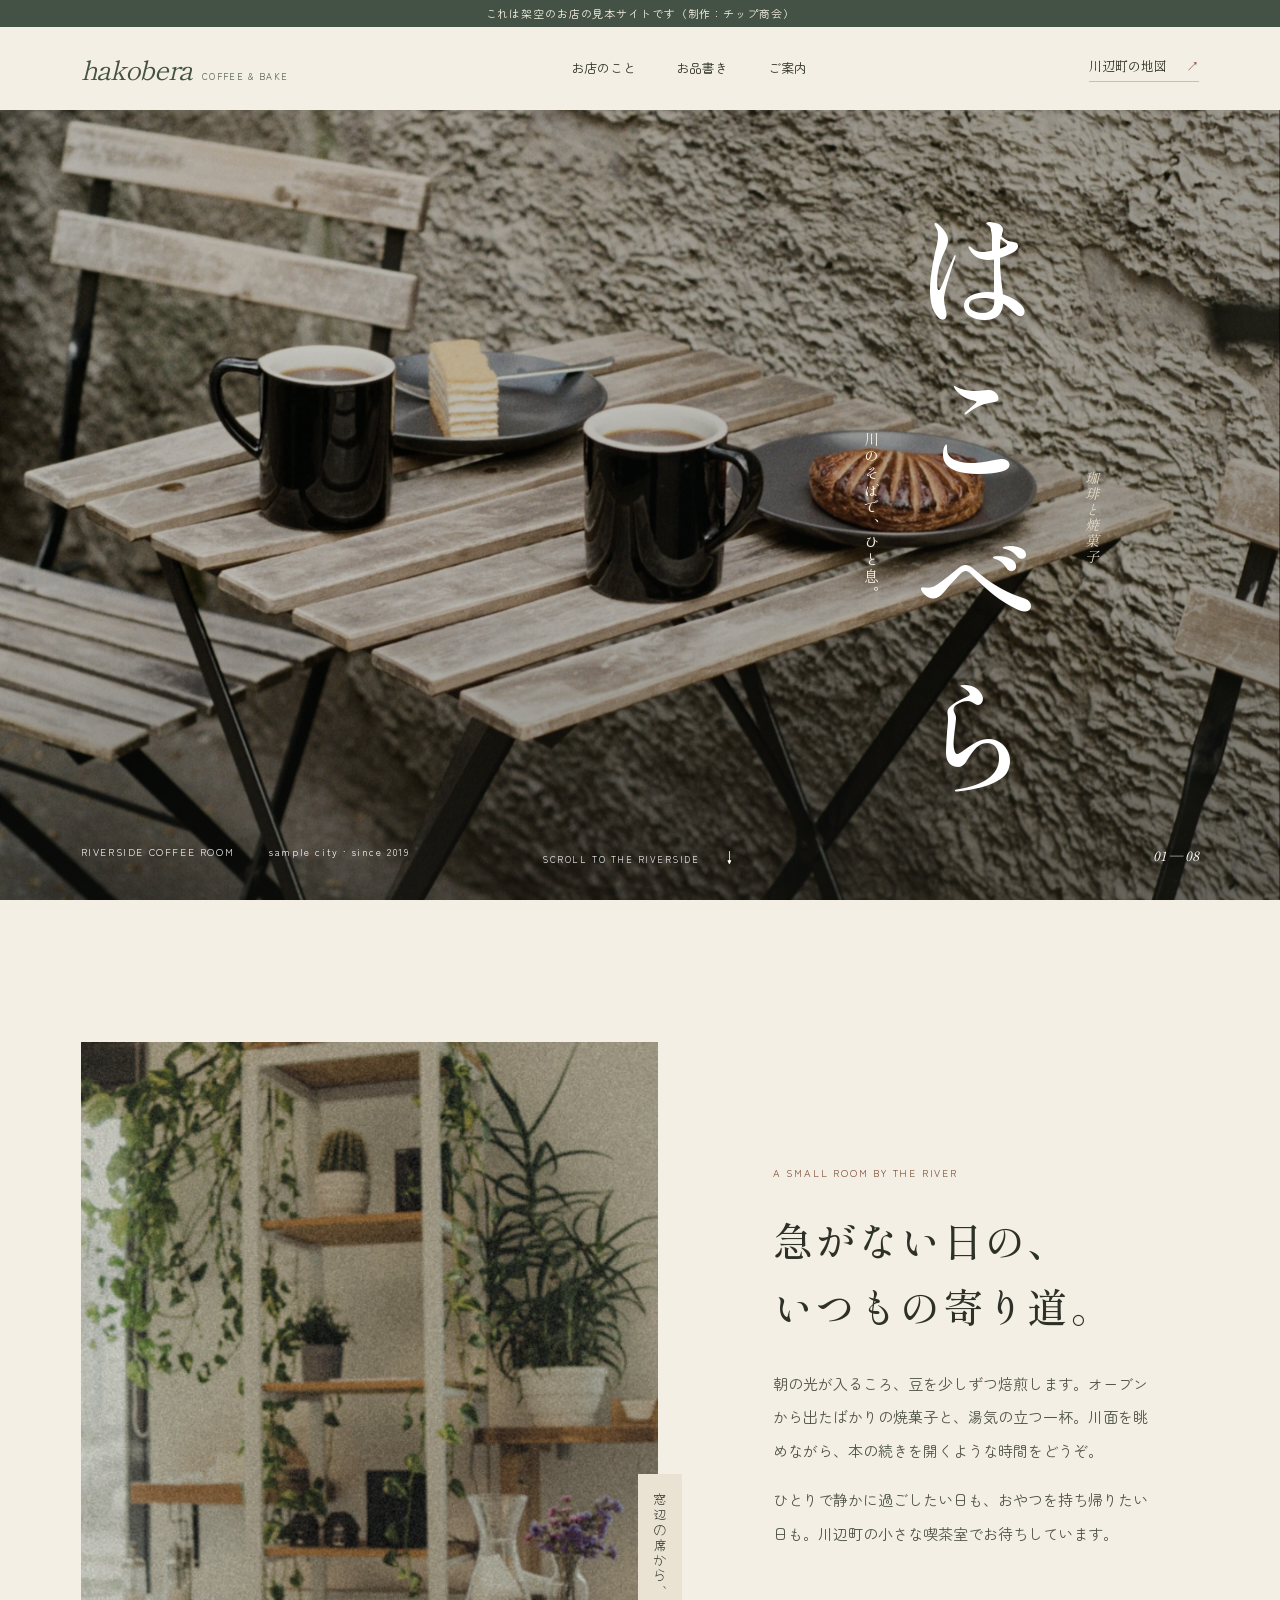
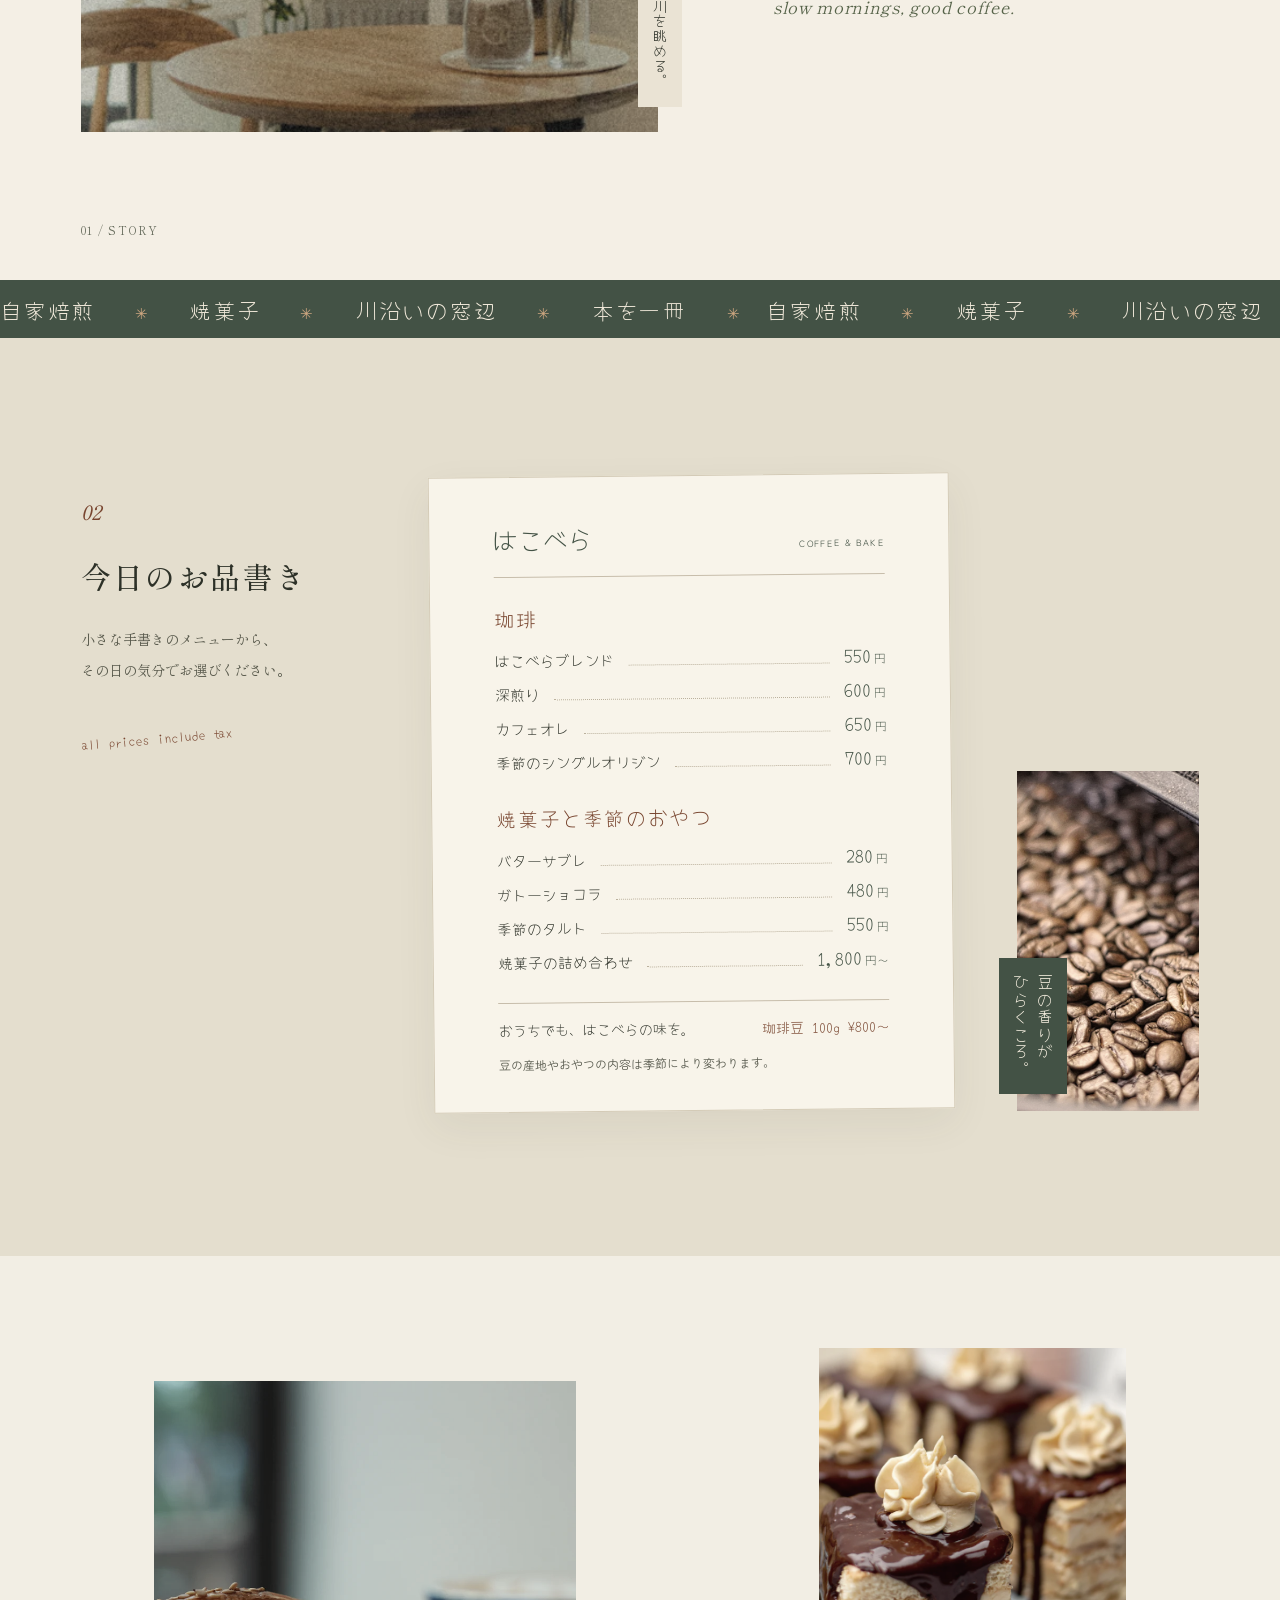
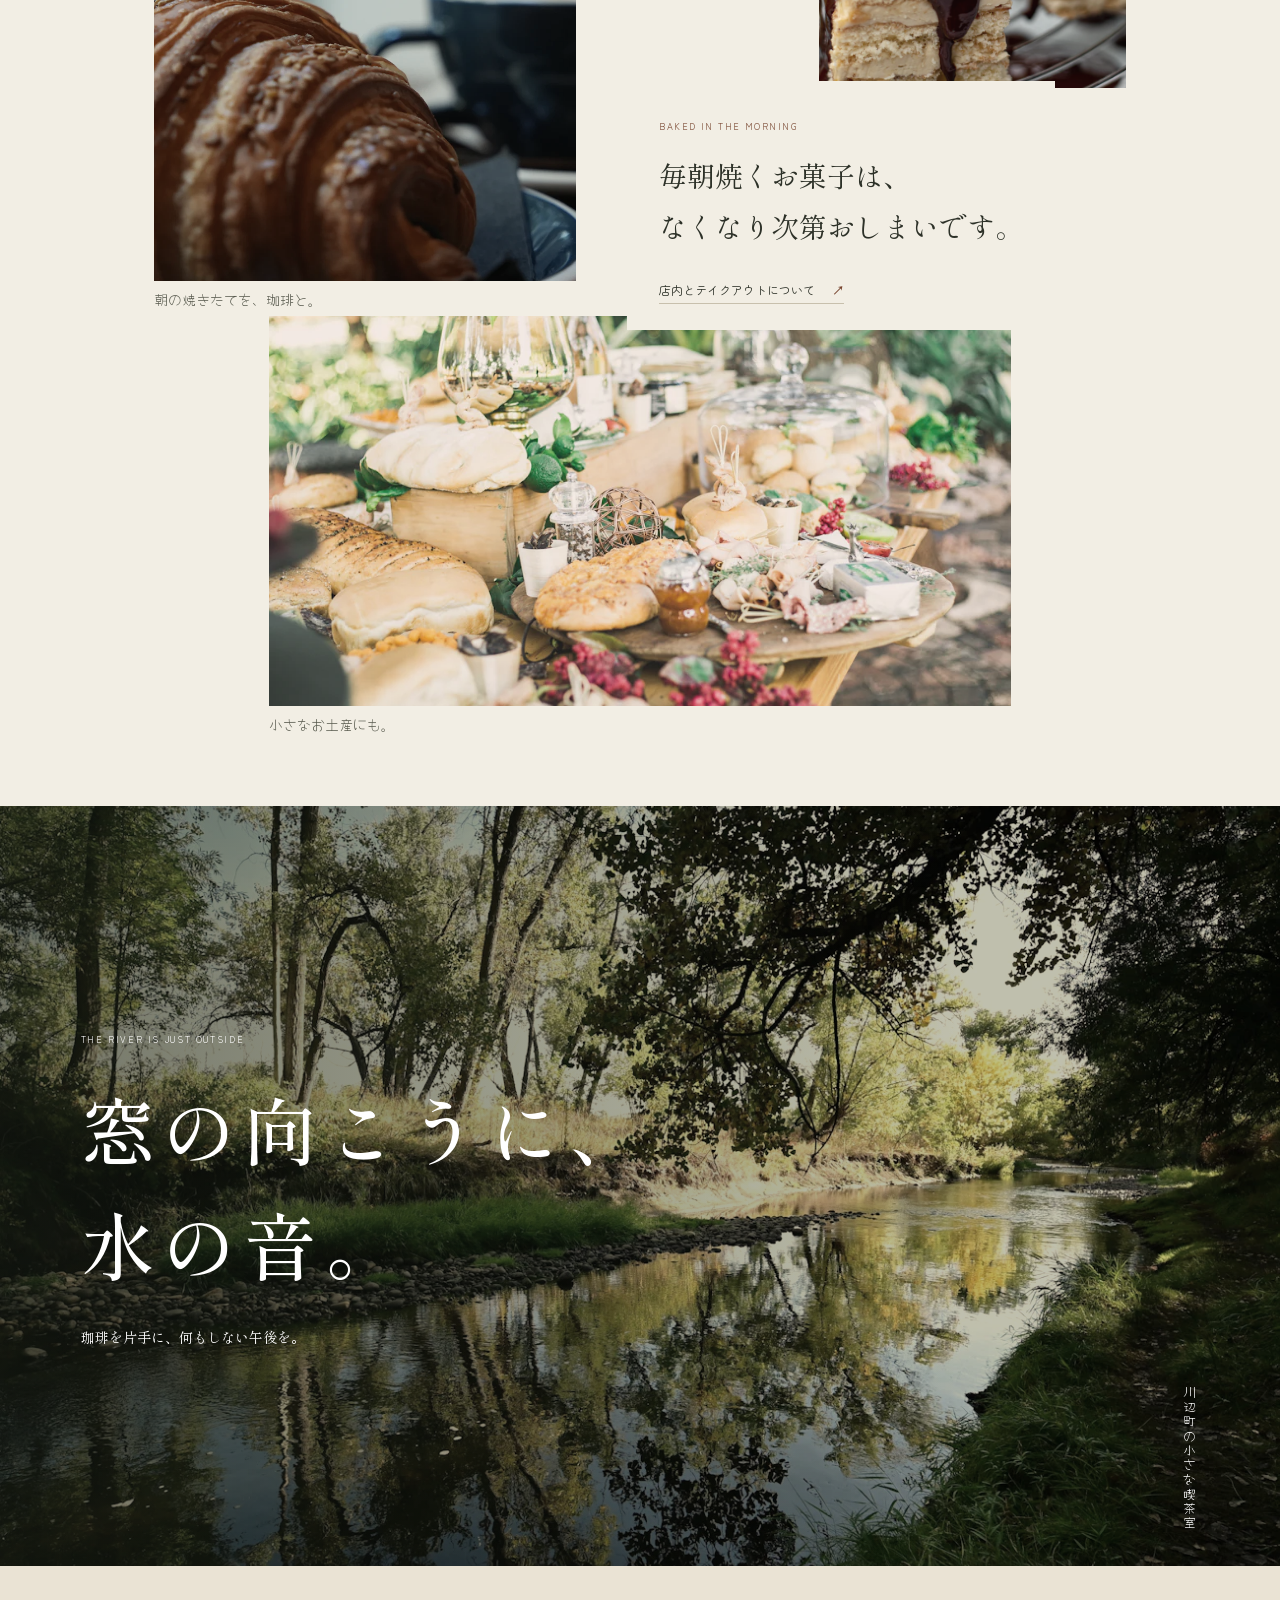
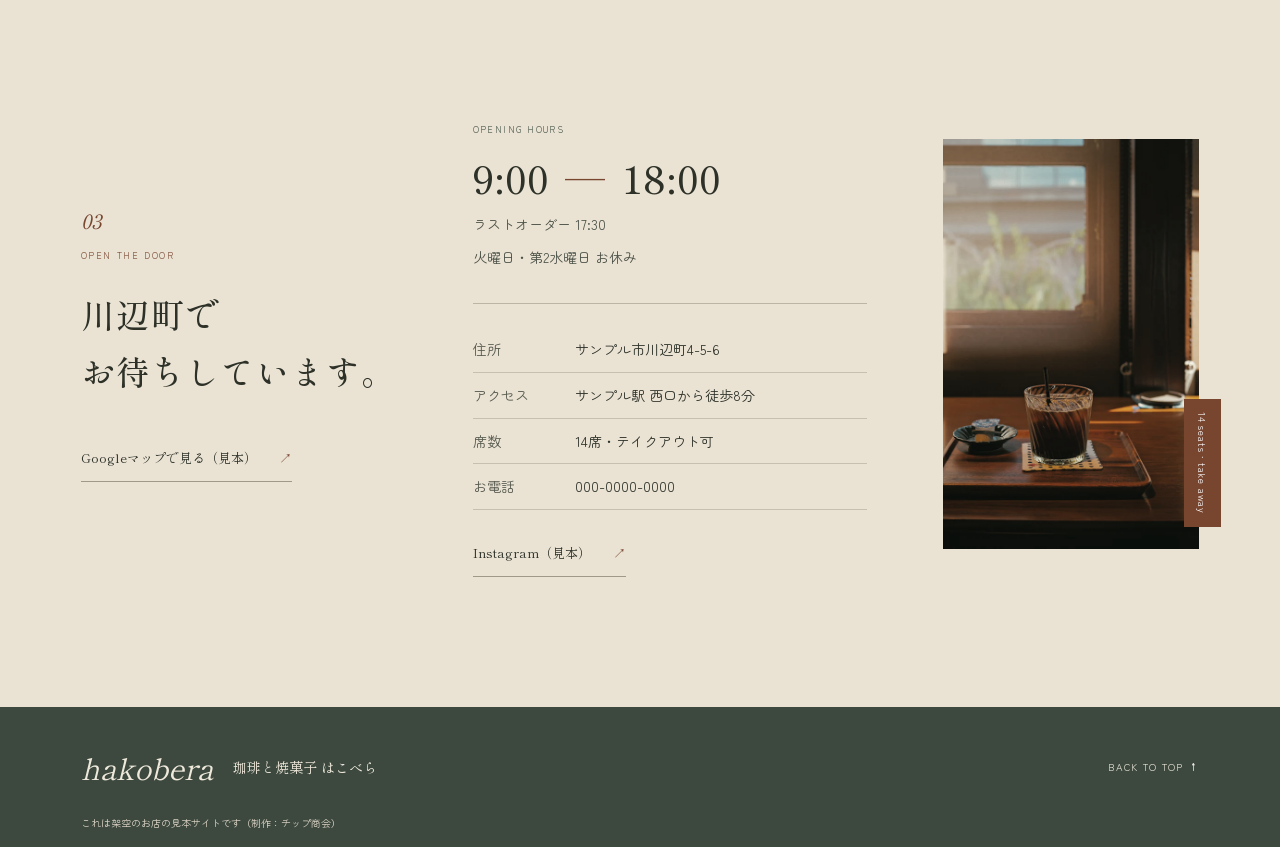
==== samples/cafe/index.html @ 3b5e2485 "Add cafe sample site and preview artifacts" ====
<!doctype html>
<html lang="ja"><head><meta charset="utf-8"><meta name="viewport" content="width=device-width, initial-scale=1"><meta name="theme-color" content="#eae3d4"><meta name="description" content="川辺町の小さな喫茶店、珈琲と焼菓子 はこべら。自家焙煎の珈琲と毎朝焼くおやつを、川の見える窓辺で。"><title>珈琲と焼菓子 はこべら — 川沿いの小さな喫茶室</title>
<link rel="preconnect" href="https://fonts.googleapis.com"><link rel="preconnect" href="https://fonts.gstatic.com" crossorigin><link href="https://fonts.googleapis.com/css2?family=Shippori+Mincho:wght@400;500;600&family=Yomogi&family=Zen+Maru+Gothic:wght@400;500;700&display=swap" rel="stylesheet" media="print" onload="this.media='all'"><noscript><link rel="stylesheet" href="https://fonts.googleapis.com/css2?family=Shippori+Mincho:wght@400;500;600&family=Yomogi&family=Zen+Maru+Gothic:wght@400;500;700&display=swap"></noscript><link rel="stylesheet" href="style.css"></head>
<body><a class="skip" href="#main">本文へ移動</a><div class="notice">これは架空のお店の見本サイトです（制作：チップ商会）</div>
<header class="topbar"><a class="brand" href="#top" aria-label="hakobera COFFEE & BAKE"><span>hakobera</span><small>COFFEE & BAKE</small></a><nav aria-label="メインナビゲーション"><a href="#story">お店のこと</a><a href="#menu">お品書き</a><a href="#visit">ご案内</a></nav><a class="top-link" href="#visit">川辺町の地図 <span>↗</span></a></header>
<main id="main">
<section class="hero" id="top" aria-labelledby="hero-title"><img src="img/hero.webp" srcset="img/hero-mobile.webp 820w, img/hero.webp 1600w" sizes="100vw" alt="木のテーブルに並ぶコーヒーと焼菓子" width="1600" height="1100" fetchpriority="high"><div class="hero-wash"></div><div class="hero-caption"><span>RIVERSIDE COFFEE ROOM</span><span>sample city · since 2019</span></div><div class="hero-name"><p>川のそばで、ひと息。</p><h1 id="hero-title">はこべら</h1><span class="hero-roman">珈琲と焼菓子</span></div><a class="hero-scroll" href="#story">SCROLL TO THE RIVERSIDE <b>↓</b></a><span class="hero-count">01 — 08</span></section>
<section class="story" id="story" aria-labelledby="story-title"><div class="story-image"><img src="img/interior.webp" alt="木の椅子と植物を置いた、自然光の入る喫茶室" width="1200" height="900" loading="lazy"><span class="photo-note">窓辺の席から、川を眺める。</span></div><div class="story-copy"><p class="overline">A SMALL ROOM BY THE RIVER</p><h2 id="story-title">急がない日の、<br>いつもの寄り道。</h2><p>朝の光が入るころ、豆を少しずつ焙煎します。オーブンから出たばかりの焼菓子と、湯気の立つ一杯。川面を眺めながら、本の続きを開くような時間をどうぞ。</p><p>ひとりで静かに過ごしたい日も、おやつを持ち帰りたい日も。川辺町の小さな喫茶室でお待ちしています。</p><span class="story-mark">slow mornings, good coffee.</span></div><span class="story-index">01 / STORY</span></section>
<div class="ticker" aria-label="自家焙煎、焼菓子、川沿いの窓辺"><div class="ticker-track"><span>自家焙煎 <i>✳</i> 焼菓子 <i>✳</i> 川沿いの窓辺 <i>✳</i> 本を一冊 <i>✳</i> </span><span aria-hidden="true">自家焙煎 <i>✳</i> 焼菓子 <i>✳</i> 川沿いの窓辺 <i>✳</i> 本を一冊 <i>✳</i> </span></div></div>
<section class="menu" id="menu" aria-labelledby="menu-title"><div class="menu-lead"><span class="menu-no">02</span><h2 id="menu-title">今日のお品書き</h2><p>小さな手書きのメニューから、<br>その日の気分でお選びください。</p><span class="hand-note">all prices include tax</span></div>
<div class="menu-paper"><div class="menu-date"><span>はこべら</span><span>COFFEE & BAKE</span></div><div class="menu-group"><h3>珈琲</h3><div class="price-row"><span>はこべらブレンド</span><b>550<small>円</small></b></div><div class="price-row"><span>深煎り</span><b>600<small>円</small></b></div><div class="price-row"><span>カフェオレ</span><b>650<small>円</small></b></div><div class="price-row"><span>季節のシングルオリジン</span><b>700<small>円</small></b></div></div><div class="menu-group"><h3>焼菓子と季節のおやつ</h3><div class="price-row"><span>バターサブレ</span><b>280<small>円</small></b></div><div class="price-row"><span>ガトーショコラ</span><b>480<small>円</small></b></div><div class="price-row"><span>季節のタルト</span><b>550<small>円</small></b></div><div class="price-row"><span>焼菓子の詰め合わせ</span><b>1,800<small>円〜</small></b></div></div><div class="beans-note"><span>おうちでも、はこべらの味を。</span><b>珈琲豆 100g ¥800〜</b></div><small class="menu-foot">豆の産地やおやつの内容は季節により変わります。</small></div>
<div class="menu-aside"><img src="img/roast.webp" alt="焙煎したての珈琲豆" width="1000" height="1200" loading="lazy"><p>豆の香りが<br>ひらくころ。</p></div></section>
<section class="table-still" aria-label="珈琲とおやつの写真"><figure class="still-main"><img src="img/window.webp" alt="窓辺のテーブルに置かれたクロワッサンと珈琲" width="1000" height="1250" loading="lazy"><figcaption>朝の焼きたてを、珈琲と。</figcaption></figure><figure class="still-small"><img src="img/cake.webp" alt="チョコレートを重ねた焼菓子" width="1000" height="1200" loading="lazy"><figcaption>今日のおやつ</figcaption></figure><div class="table-note"><span>BAKED IN THE MORNING</span><p>毎朝焼くお菓子は、<br>なくなり次第おしまいです。</p><a href="#visit">店内とテイクアウトについて <b>↗</b></a></div><figure class="still-wide"><img src="img/bake.webp" alt="店頭に並ぶ焼きたてのパンと焼菓子" width="1200" height="900" loading="lazy"><figcaption>小さなお土産にも。</figcaption></figure></section>
<section class="river" aria-label="川沿いの風景"><img src="img/river.webp" alt="木々の向こうに流れる静かな川" width="1400" height="900" loading="lazy"><div class="river-copy"><span>THE RIVER IS JUST OUTSIDE</span><p>窓の向こうに、<br>水の音。</p><small>珈琲を片手に、何もしない午後を。</small></div><span class="river-side">川辺町の小さな喫茶室</span></section>
<section class="visit" id="visit" aria-labelledby="visit-title"><div class="visit-head"><span class="menu-no">03</span><p>OPEN THE DOOR</p><h2 id="visit-title">川辺町で<br>お待ちしています。</h2><a class="map-button" href="#visit">Googleマップで見る（見本） <b>↗</b></a></div><div class="visit-detail"><div class="hours"><span>OPENING HOURS</span><strong>9:00 <i>—</i> 18:00</strong><p>ラストオーダー 17:30</p><p>火曜日・第2水曜日 お休み</p></div><dl><div><dt>住所</dt><dd>サンプル市川辺町4-5-6</dd></div><div><dt>アクセス</dt><dd>サンプル駅 西口から徒歩8分</dd></div><div><dt>席数</dt><dd>14席・テイクアウト可</dd></div><div><dt>お電話</dt><dd>000-0000-0000</dd></div></dl><a class="instagram" href="#visit">Instagram（見本） <b>↗</b></a></div><div class="visit-photo"><img src="img/coffee.webp" alt="午後の光に包まれたアイスコーヒー" width="1100" height="1300" loading="lazy"><span>14 seats · take away</span></div></section>
</main><footer><a href="#top">hakobera</a><span>珈琲と焼菓子 はこべら</span><small>これは架空のお店の見本サイトです（制作：チップ商会）</small><a class="to-top" href="#top">BACK TO TOP ↑</a></footer></body></html>
---- samples/cafe/style.css ----
:root{--cream:#eae3d4;--paper:#f4efe5;--ink:#2d3128;--green:#435245;--moss:#78816b;--rust:#78452f;--line:#c8c0ad;--serif:"Shippori Mincho",serif;--body:"Zen Maru Gothic",sans-serif;--hand:"Yomogi",cursive;--edge:clamp(22px,6.3vw,94px)}
*{box-sizing:border-box}html{scroll-behavior:smooth;scroll-padding-top:80px}body{margin:0;background:var(--paper);color:var(--ink);font-family:var(--body);font-size:16px;line-height:1.9;-webkit-font-smoothing:antialiased;overflow-x:hidden}img{display:block;width:100%;height:100%;object-fit:cover}a{color:inherit;text-decoration:none}.skip{position:absolute;left:12px;top:-80px;padding:10px;background:white;z-index:20}.skip:focus{top:10px}
.notice{height:27px;display:flex;justify-content:center;align-items:center;background:var(--green);color:#f6f0e3;font-size:11px;letter-spacing:.08em}.topbar{height:83px;padding:0 var(--edge);display:flex;align-items:center;justify-content:space-between;background:var(--paper)}.brand{display:flex;align-items:baseline;gap:10px;color:var(--green)}.brand>span{font:italic 27px var(--serif);letter-spacing:-.05em}.brand small{font-size:9px;letter-spacing:.15em}.topbar nav{display:flex;gap:40px;font-size:13px}.topbar nav a{padding:8px 0;border-bottom:1px solid transparent}.topbar nav a:hover{border-color:var(--rust)}.top-link{font:13px var(--serif);border-bottom:1px solid var(--line);padding-bottom:5px}.top-link span{margin-left:16px;color:var(--rust)}
.hero{height:min(790px,calc(100svh - 110px));min-height:590px;position:relative;overflow:hidden;background:#4e5042;color:#fff}.hero>img{position:absolute;inset:0;object-position:center 54%;filter:sepia(.13) saturate(.78) brightness(.78)}.hero-wash{position:absolute;inset:0;background:linear-gradient(90deg,rgba(34,36,29,.03) 30%,rgba(33,35,28,.18)),linear-gradient(0deg,rgba(26,27,23,.34),transparent 40%)}
.hero-name{position:absolute;right:clamp(55px,13vw,190px);top:50%;transform:translateY(-48%);display:flex;align-items:center;gap:20px}.hero-name h1{margin:0;writing-mode:vertical-rl;font:500 clamp(74px,10vw,134px)/1.15 var(--serif);letter-spacing:.22em;text-shadow:0 2px 20px #413a2a55}.hero-name>p{writing-mode:vertical-rl;font:15px var(--serif);letter-spacing:.15em;margin:0;color:#f5edde}.hero-roman{writing-mode:vertical-rl;font:italic 14px var(--serif);letter-spacing:.12em;margin:0 12px;color:#e9deca}.hero-caption{position:absolute;left:var(--edge);bottom:39px;display:flex;gap:35px;font-size:10px;letter-spacing:.16em;color:#fff}.hero-scroll{position:absolute;left:50%;bottom:29px;transform:translateX(-50%);font-size:9px;letter-spacing:.17em;white-space:nowrap}.hero-scroll b{margin-left:18px;font-size:14px;font-weight:400}.hero-count{position:absolute;right:var(--edge);bottom:35px;font:italic 13px var(--serif);text-shadow:0 1px 8px #000}
.story{position:relative;padding:142px var(--edge) 148px;display:grid;grid-template-columns:minmax(0,1.15fr) minmax(360px,.85fr);align-items:center;gap:clamp(55px,9vw,135px);background:var(--paper)}.story-image{height:min(63vw,690px);max-height:690px;position:relative}.story-image img{filter:sepia(.18) saturate(.66) contrast(.96)}.photo-note{position:absolute;right:-24px;bottom:25px;writing-mode:vertical-rl;background:var(--cream);padding:18px 12px;font:14px var(--hand);letter-spacing:.08em}.story-copy{padding-right:4vw;position:relative}.overline{font:10px var(--body);letter-spacing:.18em;color:var(--rust)}.story-copy h2{font:500 clamp(36px,4vw,58px)/1.65 var(--serif);letter-spacing:.06em;margin:27px 0}.story-copy>p:not(.overline){font-size:15px;line-height:2.25;max-width:440px;color:#505449}.story-mark{display:block;margin-top:44px;color:#566349;font:italic 17px var(--serif);letter-spacing:.04em}.story-index{position:absolute;left:var(--edge);bottom:42px;color:#686d5e;font:11px var(--serif);letter-spacing:.12em}
.ticker{overflow:hidden;background:var(--green);color:#f2eadb;padding:13px 0;font:22px var(--hand);letter-spacing:.08em}.ticker-track{width:max-content;display:flex;animation:drift 46s linear infinite}.ticker-track span{white-space:nowrap}.ticker i{font-style:normal;color:#d0a881;font-size:15px;margin:0 25px}@keyframes drift{to{transform:translateX(-50%)}}
.menu{padding:137px var(--edge) 145px;position:relative;display:grid;grid-template-columns:minmax(240px,.55fr) minmax(450px,1fr) minmax(130px,.35fr);gap:clamp(30px,5vw,74px);align-items:center;background:#e4dece}.menu-lead{align-self:start;padding-top:22px}.menu-no{font:italic 20px var(--serif);color:var(--rust)}.menu-lead h2{font:500 clamp(30px,3.2vw,45px)/1.6 var(--serif);letter-spacing:.08em;margin:24px 0}.menu-lead p{font:14px/2.2 var(--serif);color:#57584b}.hand-note{display:block;margin-top:37px;color:var(--rust);font:13px var(--hand);transform:rotate(-5deg)}
.menu-paper{background:#f8f4ea;padding:43px clamp(25px,5vw,70px) 35px;box-shadow:0 14px 40px #49433312;transform:rotate(-.6deg);border:1px solid #d4cbb7}.menu-date{display:flex;justify-content:space-between;align-items:baseline;border-bottom:1px solid #c7bdab;padding:0 0 20px;color:var(--green)}.menu-date span:first-child{font:25px var(--hand)}.menu-date span:last-child{font-size:9px;letter-spacing:.14em}.menu-group{margin-top:26px}.menu-group h3{font:20px var(--hand);color:var(--rust);margin:0 0 9px;letter-spacing:.08em}.price-row{display:flex;align-items:baseline;gap:14px;padding:4px 0;font:15px var(--hand)}.price-row>span{white-space:nowrap}.price-row::after{content:"";height:1px;border-bottom:1px dotted #bbb19d;flex:1;order:1}.price-row b{font:18px var(--hand);white-space:nowrap;order:2;color:var(--green)}.price-row small{font-size:12px;margin-left:3px;font-weight:400}.beans-note{margin-top:25px;padding-top:16px;border-top:1px solid #c7bdab;display:flex;justify-content:space-between;gap:12px;font:14px var(--hand)}.beans-note b{font-weight:400;color:var(--rust);white-space:nowrap}.menu-foot{display:block;margin-top:14px;color:#55574b;font-size:12px}.menu-aside{align-self:end;position:relative;height:340px}.menu-aside img{filter:sepia(.17) saturate(.72)}.menu-aside p{position:absolute;left:-18px;bottom:17px;writing-mode:vertical-rl;background:var(--green);color:#f6efe0;padding:15px 10px;margin:0;font:16px var(--hand);letter-spacing:.1em}
.table-still{position:relative;min-height:1150px;padding:130px var(--edge) 150px;background:#f2eee4}.table-still figure{margin:0;position:absolute}.table-still figure img{filter:sepia(.12) saturate(.78) contrast(.97)}.table-still figcaption{font:14px var(--hand);color:#55574b;margin-top:8px}.still-main{left:12%;top:125px;width:33%;height:500px}.still-small{right:12%;top:92px;width:24%;height:340px}.table-note{position:absolute;left:49%;top:425px;z-index:1;background:#f2eee4;padding:27px 32px}.table-note>span{font-size:9px;letter-spacing:.16em;color:var(--rust)}.table-note p{font:28px/1.8 var(--serif);margin:12px 0 22px}.table-note a{font-size:12px;border-bottom:1px solid var(--line);padding-bottom:5px}.table-note b{margin-left:14px;color:var(--rust)}.still-wide{left:21%;bottom:100px;width:58%;height:390px}
.river{height:min(760px,70vw);min-height:520px;position:relative;color:#fff;overflow:hidden}.river>img{filter:sepia(.17) saturate(.7) brightness(.75);object-position:center 57%}.river::after{content:"";position:absolute;inset:0;background:linear-gradient(90deg,rgba(28,35,25,.48),transparent 75%)}.river-copy{position:absolute;z-index:1;left:var(--edge);top:50%;transform:translateY(-50%)}.river-copy span{font-size:9px;letter-spacing:.18em}.river-copy p{font:500 clamp(40px,6vw,74px)/1.55 var(--serif);letter-spacing:.1em;margin:20px 0}.river-copy small{font:14px var(--serif)}.river-side{position:absolute;z-index:1;right:var(--edge);bottom:35px;writing-mode:vertical-rl;font:13px var(--hand);letter-spacing:.12em}
.visit{padding:145px var(--edge) 130px;display:grid;grid-template-columns:.8fr 1fr .65fr;gap:6vw;align-items:center;background:var(--cream)}.visit-head>p{font-size:9px;letter-spacing:.18em;color:var(--rust);margin:10px 0}.visit-head h2{font:500 clamp(32px,3.7vw,52px)/1.7 var(--serif);letter-spacing:.06em;margin:22px 0 35px}.map-button,.instagram{display:inline-flex;justify-content:space-between;gap:22px;padding:13px 0;border-bottom:1px solid #9f9a87;font:13px var(--serif)}.map-button b,.instagram b{font-weight:400;color:var(--rust)}.hours{padding-bottom:27px;border-bottom:1px solid #bcb5a4;margin-bottom:23px}.hours>span{font-size:9px;letter-spacing:.16em;color:var(--green)}.hours strong{display:block;margin-top:8px;font:500 clamp(27px,3vw,40px) var(--serif);letter-spacing:.02em;white-space:nowrap}.hours i{font-style:normal;color:var(--rust);font-weight:400;margin:0 7px}.hours p{font-size:14px;margin:6px 0;color:#4c5147}.visit-detail dl{margin:0}.visit-detail dl>div{display:grid;grid-template-columns:90px 1fr;gap:12px;padding:9px 0;border-bottom:1px solid #c7c0b0;font-size:14px}.visit-detail dt{color:#56594e}.visit-detail dd{margin:0}.instagram{margin-top:20px}.visit-photo{height:410px;position:relative}.visit-photo img{filter:sepia(.14) saturate(.74)}.visit-photo span{position:absolute;right:-22px;bottom:22px;writing-mode:vertical-rl;background:var(--rust);color:#fff;padding:13px 9px;font-size:10px;letter-spacing:.08em}
footer{min-height:140px;padding:30px var(--edge) 50px;display:grid;grid-template-columns:auto 1fr auto;align-items:center;gap:20px;background:#3d493f;color:#efe9dc;position:relative}footer>a:first-child{font:italic 30px var(--serif)}footer>span{font:14px var(--serif)}footer small{position:absolute;bottom:15px;left:var(--edge);font-size:10px;color:#d7d0c2}.to-top{font-size:10px;letter-spacing:.13em}.mobile-map{display:none}
@media(max-width:800px){
 body{font-size:15px}.notice{height:28px;font-size:10px}.topbar{height:68px;padding:0 22px}.brand{display:block}.brand>span{font-size:24px}.brand small{display:block;font-size:8px;margin-top:-5px}.topbar nav{display:none}.top-link{font-size:12px}
 .hero{height:calc(81svh - 96px);min-height:535px;max-height:700px}.hero>img{object-position:50% center}.hero-name{right:9%;gap:14px}.hero-name h1{font-size:clamp(74px,18vw,104px);letter-spacing:.17em}.hero-name>p{font-size:13px}.hero-roman{font-size:12px;margin:0}.hero-caption{left:22px;bottom:32px;display:block;font-size:9px;line-height:1.8}.hero-caption span{display:block}.hero-scroll{left:auto;right:22px;bottom:34px;transform:none;font-size:8px}.hero-count{display:none}
 .story{padding:80px 23px 97px;grid-template-columns:1fr;gap:40px}.story-image{height:75vw;max-height:440px;margin-right:22px}.photo-note{right:-22px;bottom:18px;padding:13px 9px;font-size:13px}.story-copy{padding:0 4px 0 12px}.story-copy h2{font-size:35px;margin:20px 0}.story-copy>p:not(.overline){font-size:14px}.story-mark{margin-top:25px}.story-index{left:23px;bottom:34px}
 .ticker{padding:10px 0;font-size:18px}.ticker-track{animation-duration:58s}.ticker i{margin:0 13px}
 .menu{padding:86px 22px 94px;grid-template-columns:1fr;gap:29px}.menu-lead{padding:0;text-align:center}.menu-lead h2{font-size:36px;margin:13px 0}.menu-lead p{font-size:13px;margin:0}.hand-note{margin-top:12px}.menu-paper{padding:29px 21px 25px;transform:rotate(-.4deg)}.menu-group{margin-top:20px}.menu-group h3{font-size:19px}.price-row{font-size:14px;gap:7px}.price-row b{font-size:16px}.price-row>span{white-space:normal}.beans-note{font-size:12px;flex-direction:column;gap:2px}.menu-foot{font-size:11px}.menu-aside{height:220px;width:58%;margin:3px 0 0 auto}.menu-aside p{left:-13px;bottom:12px}
 .table-still{min-height:1040px;padding:78px 22px 100px}.still-main{left:7%;top:76px;width:60%;height:420px}.still-small{right:6%;top:290px;width:41%;height:280px}.table-note{left:7%;top:526px;padding:20px 18px}.table-note p{font-size:23px;margin:8px 0 14px}.table-note a{font-size:11px}.still-wide{left:12%;bottom:58px;width:78%;height:280px}
 .river{height:105vw;min-height:480px;max-height:620px}.river>img{object-position:56% center}.river-copy{left:24px}.river-copy span{font-size:8px}.river-copy p{font-size:42px}.river-copy small{font-size:13px}.river-side{right:20px;bottom:25px}
 .visit{padding:87px 23px 98px;grid-template-columns:1fr;gap:40px}.visit-head h2{font-size:36px;margin:15px 0 23px}.visit-head>p{margin:6px 0}.hours strong{font-size:34px}.visit-detail dl>div{grid-template-columns:80px 1fr;font-size:13px}.visit-photo{width:67%;height:330px;margin-left:auto;margin-right:20px}.visit-photo span{right:-19px}
 footer{padding:25px 23px 53px;grid-template-columns:auto 1fr;gap:7px 17px}footer>a:first-child{font-size:27px}footer>span{font-size:12px}.to-top{grid-column:1/-1;justify-self:end;margin-top:8px}footer small{left:23px;font-size:9px}

}
@media(max-width:390px){.hero{height:calc(76svh - 85px);min-height:500px}.hero-name{right:7%;gap:11px}.hero-name h1{font-size:74px}.hero-name>p{font-size:12px}.hero-roman{font-size:11px}.hero-scroll{font-size:7px}.menu-paper{padding-left:17px;padding-right:17px}.visit-head h2{font-size:33px}.table-still{min-height:980px}.still-main{height:370px}.still-small{top:270px;height:245px}.table-note{top:485px}.still-wide{height:240px}}
@media(prefers-reduced-motion:reduce){html{scroll-behavior:auto}*,*::before,*::after{animation-duration:.01ms!important;animation-iteration-count:1!important;transition-duration:.01ms!important;scroll-behavior:auto!important}.ticker-track{animation:none;transform:none}}

@media(min-width:801px){
 .menu-lead h2{font-size:clamp(30px,2.3vw,34px);white-space:nowrap}
 .story-copy h2{font-size:clamp(34px,3.15vw,45px)}
 .visit-head h2{font-size:clamp(32px,2.6vw,38px)}
}
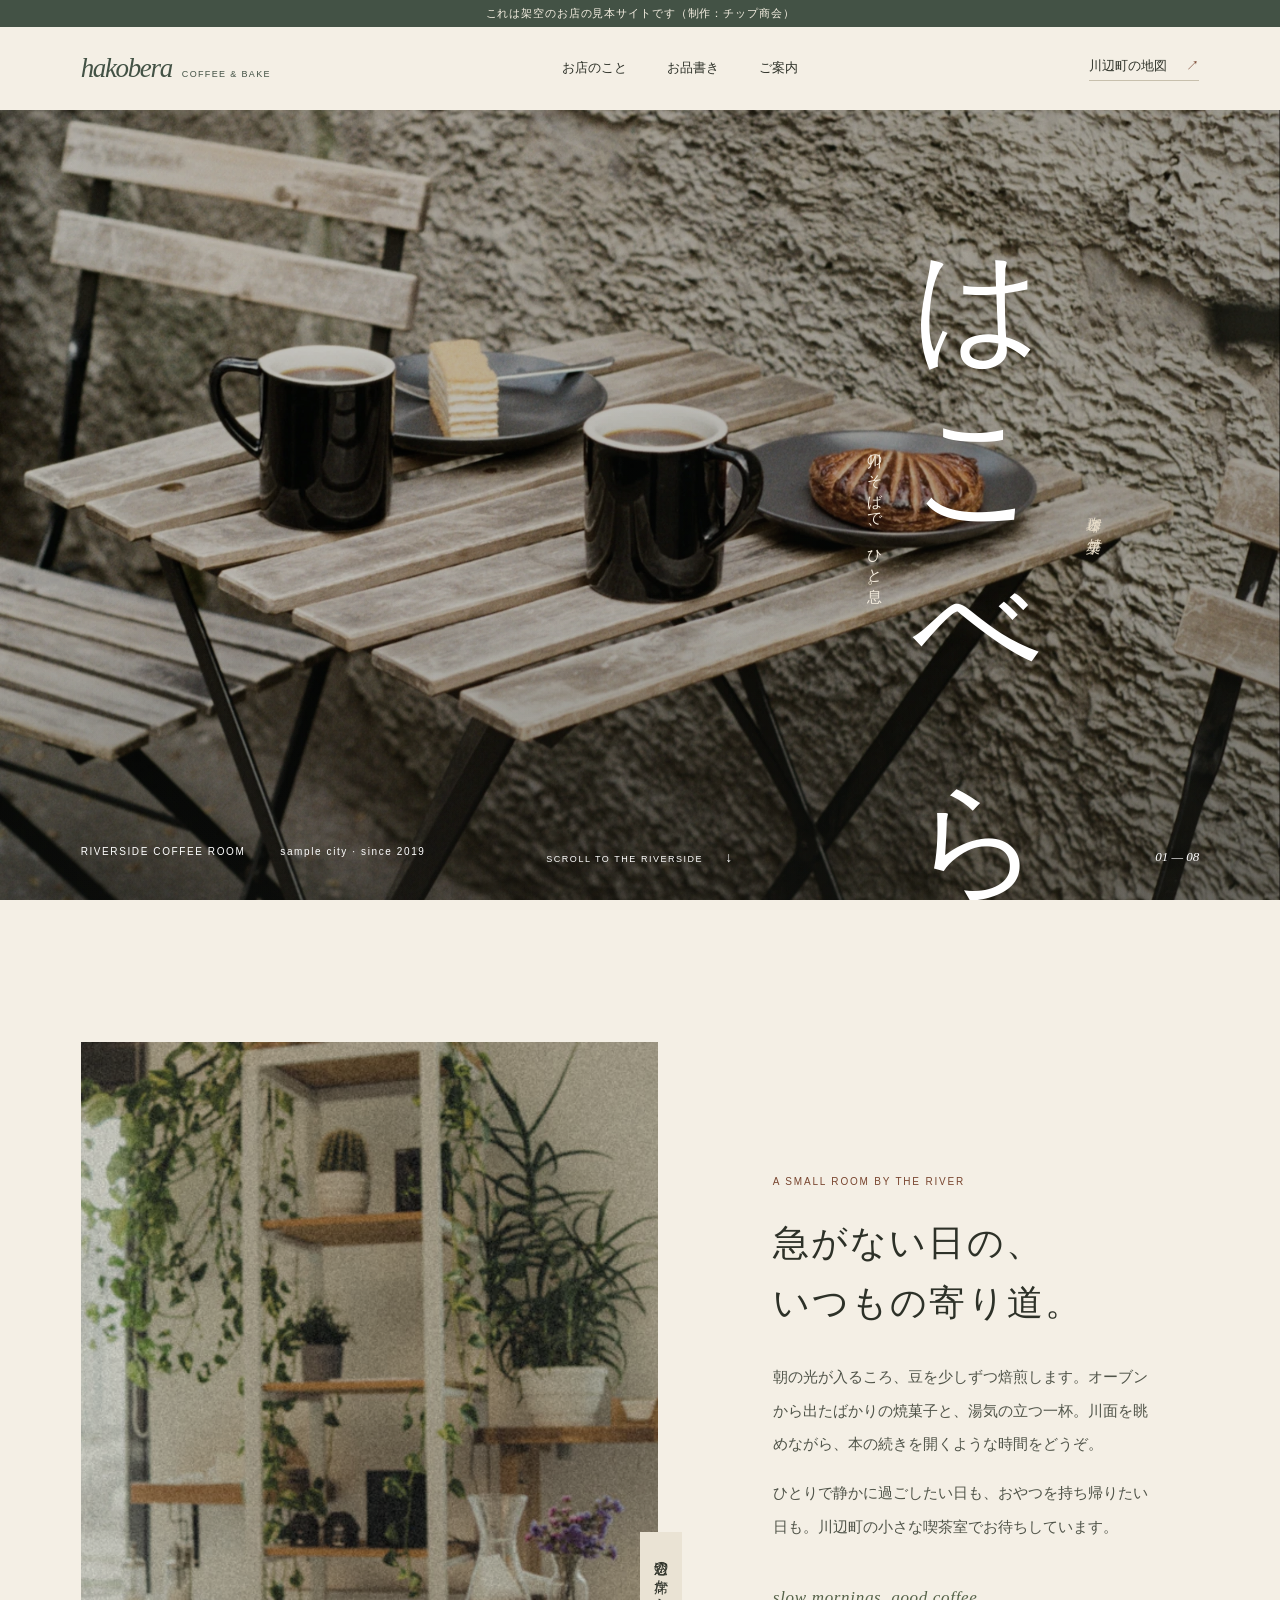
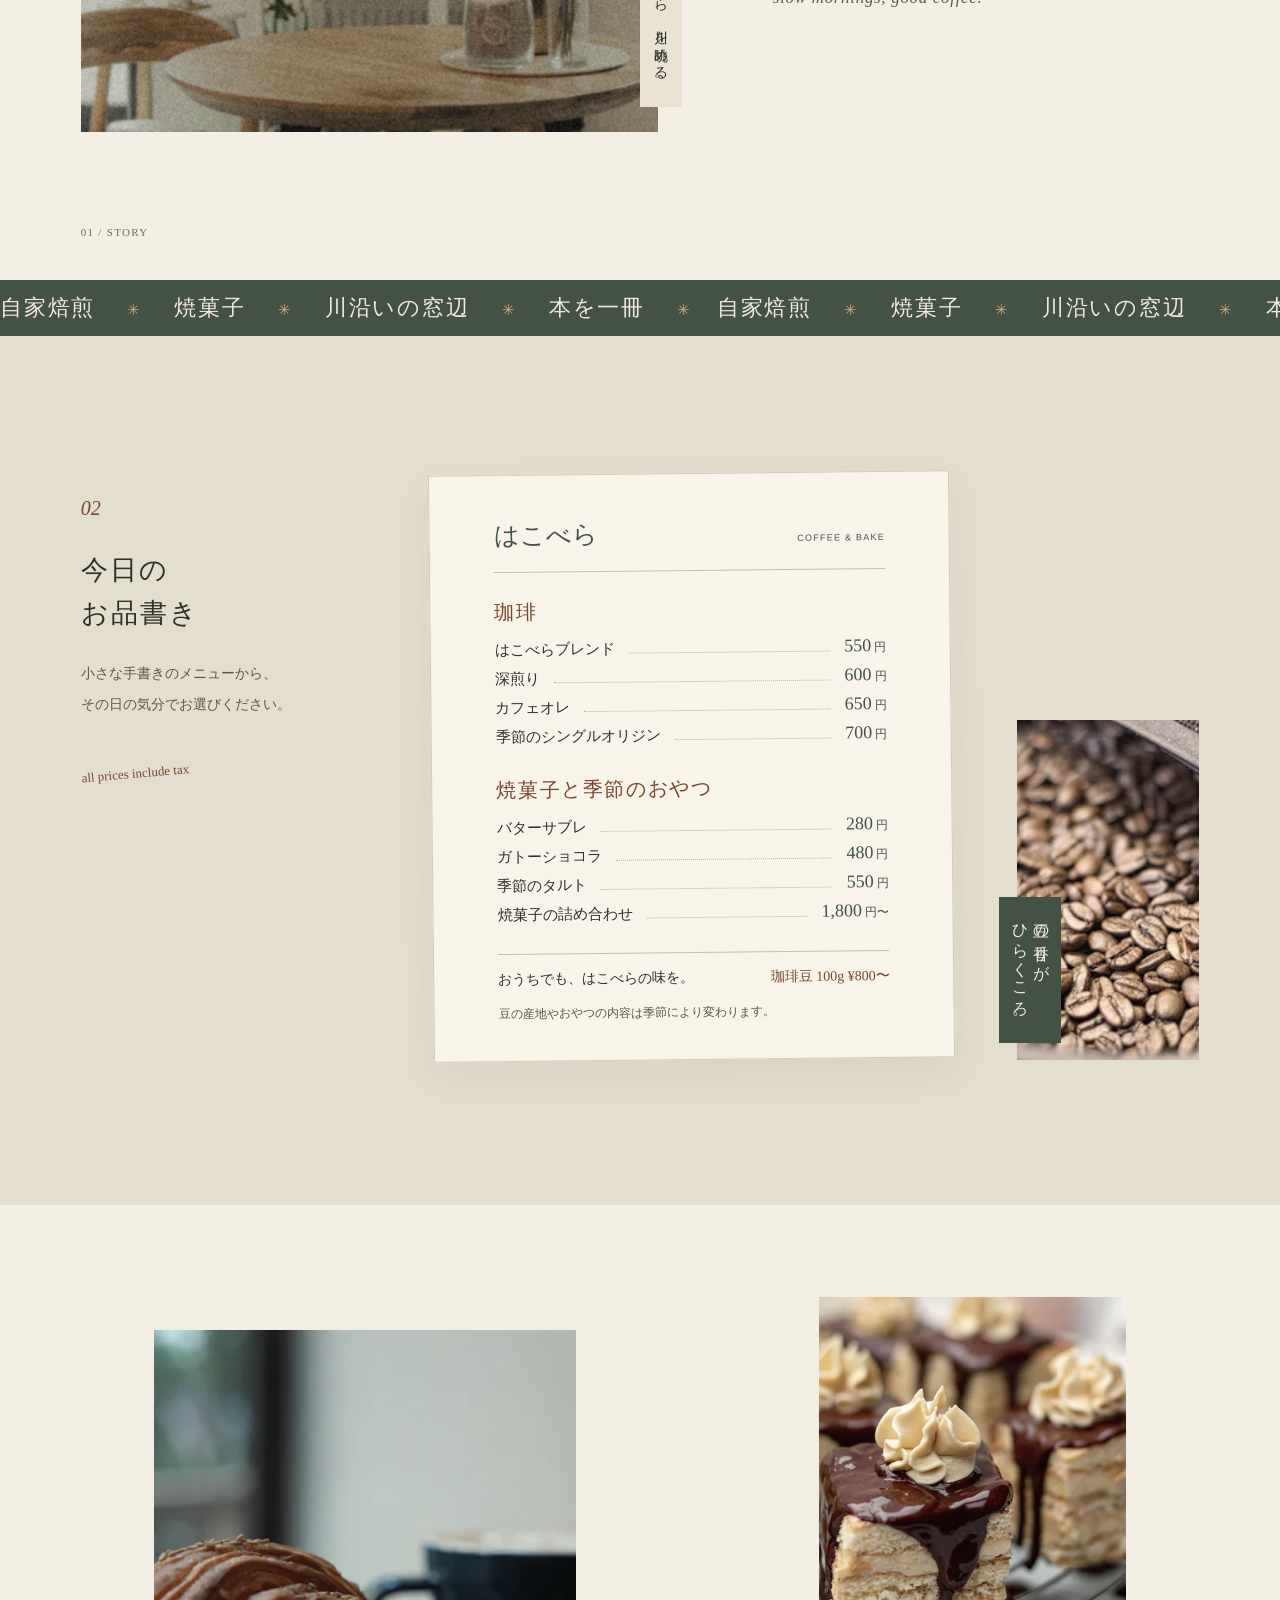
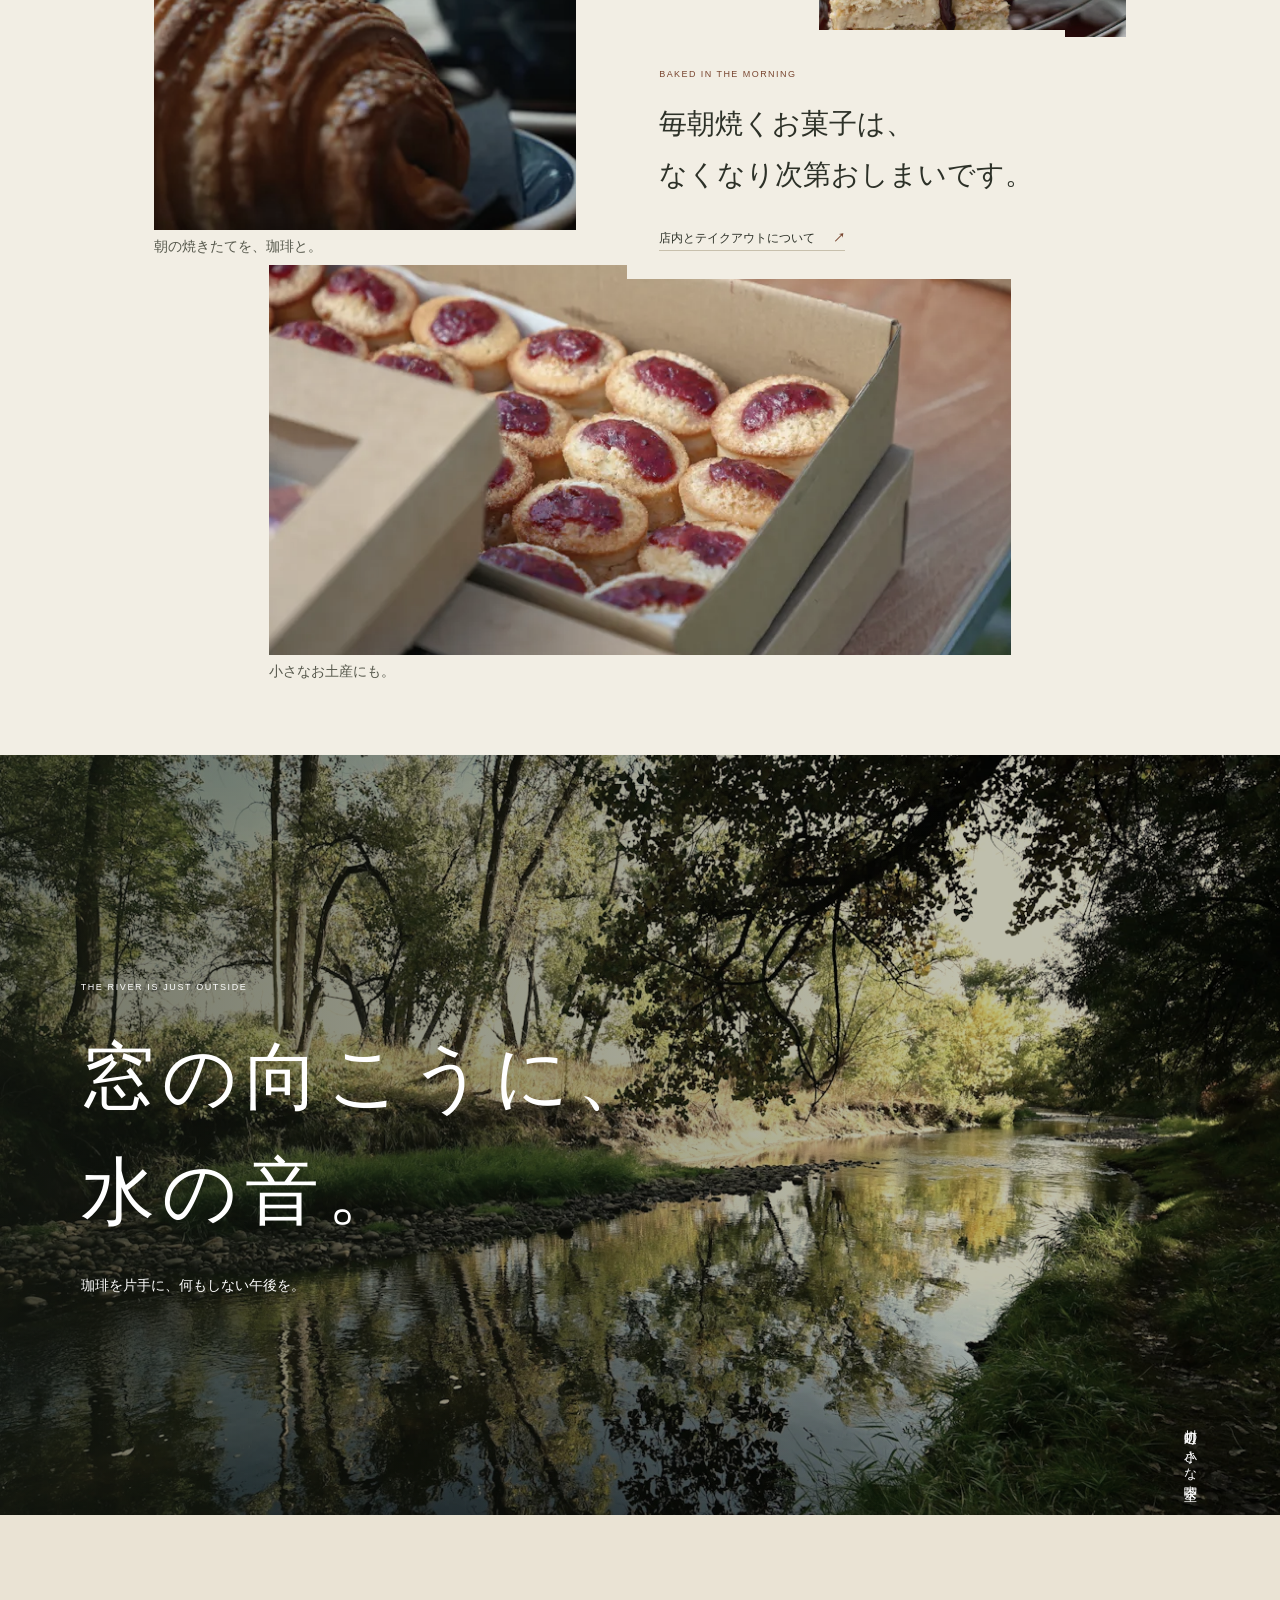
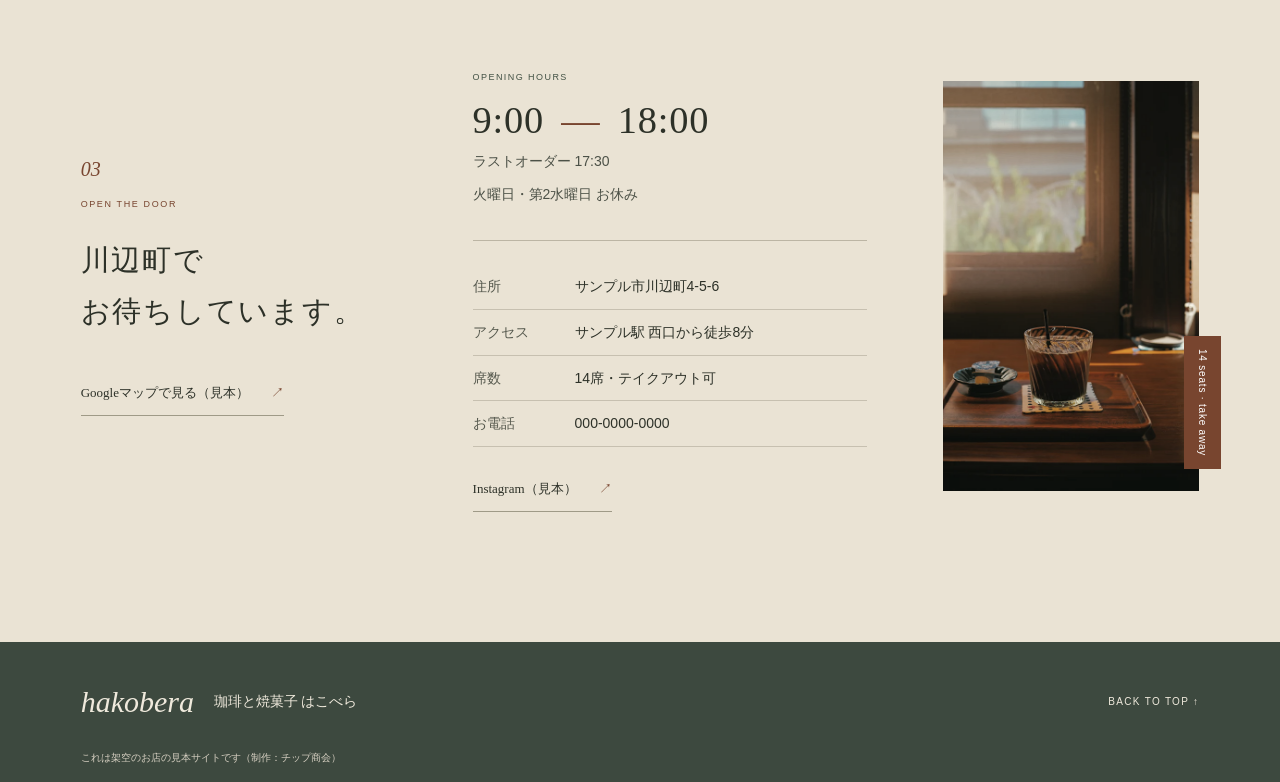
==== commit 81906b4f: "Refine cafe sample layout and imagery" ====
--- a/samples/cafe/index.html
+++ b/samples/cafe/index.html
@@ -1,16 +1,16 @@
 <!doctype html>
 <html lang="ja"><head><meta charset="utf-8"><meta name="viewport" content="width=device-width, initial-scale=1"><meta name="theme-color" content="#eae3d4"><meta name="description" content="川辺町の小さな喫茶店、珈琲と焼菓子 はこべら。自家焙煎の珈琲と毎朝焼くおやつを、川の見える窓辺で。"><title>珈琲と焼菓子 はこべら — 川沿いの小さな喫茶室</title>
-<link rel="preconnect" href="https://fonts.googleapis.com"><link rel="preconnect" href="https://fonts.gstatic.com" crossorigin><link href="https://fonts.googleapis.com/css2?family=Shippori+Mincho:wght@400;500;600&family=Yomogi&family=Zen+Maru+Gothic:wght@400;500;700&display=swap" rel="stylesheet" media="print" onload="this.media='all'"><noscript><link rel="stylesheet" href="https://fonts.googleapis.com/css2?family=Shippori+Mincho:wght@400;500;600&family=Yomogi&family=Zen+Maru+Gothic:wght@400;500;700&display=swap"></noscript><link rel="stylesheet" href="style.css"></head>
+<link rel="stylesheet" href="style.css"></head>
 <body><a class="skip" href="#main">本文へ移動</a><div class="notice">これは架空のお店の見本サイトです（制作：チップ商会）</div>
-<header class="topbar"><a class="brand" href="#top" aria-label="hakobera COFFEE & BAKE"><span>hakobera</span><small>COFFEE & BAKE</small></a><nav aria-label="メインナビゲーション"><a href="#story">お店のこと</a><a href="#menu">お品書き</a><a href="#visit">ご案内</a></nav><a class="top-link" href="#visit">川辺町の地図 <span>↗</span></a></header>
+<header class="topbar"><a class="brand" href="#top"><span>hakobera</span><small>COFFEE & BAKE</small></a><nav aria-label="メインナビゲーション"><a href="#story">お店のこと</a><a href="#menu">お品書き</a><a href="#visit">ご案内</a></nav><a class="top-link" href="#visit">川辺町の地図 <span>↗</span></a></header>
 <main id="main">
 <section class="hero" id="top" aria-labelledby="hero-title"><img src="img/hero.webp" srcset="img/hero-mobile.webp 820w, img/hero.webp 1600w" sizes="100vw" alt="木のテーブルに並ぶコーヒーと焼菓子" width="1600" height="1100" fetchpriority="high"><div class="hero-wash"></div><div class="hero-caption"><span>RIVERSIDE COFFEE ROOM</span><span>sample city · since 2019</span></div><div class="hero-name"><p>川のそばで、ひと息。</p><h1 id="hero-title">はこべら</h1><span class="hero-roman">珈琲と焼菓子</span></div><a class="hero-scroll" href="#story">SCROLL TO THE RIVERSIDE <b>↓</b></a><span class="hero-count">01 — 08</span></section>
-<section class="story" id="story" aria-labelledby="story-title"><div class="story-image"><img src="img/interior.webp" alt="木の椅子と植物を置いた、自然光の入る喫茶室" width="1200" height="900" loading="lazy"><span class="photo-note">窓辺の席から、川を眺める。</span></div><div class="story-copy"><p class="overline">A SMALL ROOM BY THE RIVER</p><h2 id="story-title">急がない日の、<br>いつもの寄り道。</h2><p>朝の光が入るころ、豆を少しずつ焙煎します。オーブンから出たばかりの焼菓子と、湯気の立つ一杯。川面を眺めながら、本の続きを開くような時間をどうぞ。</p><p>ひとりで静かに過ごしたい日も、おやつを持ち帰りたい日も。川辺町の小さな喫茶室でお待ちしています。</p><span class="story-mark">slow mornings, good coffee.</span></div><span class="story-index">01 / STORY</span></section>
+<section class="story" id="story" aria-labelledby="story-title"><div class="story-image"><img src="img/interior.webp" alt="木の椅子と植物を置いた、自然光の入る喫茶室" width="1200" height="900" loading="lazy"><span class="photo-note">窓辺の席から、川を眺める。</span></div><div class="story-copy"><p class="overline">A SMALL ROOM BY THE RIVER</p><h2 id="story-title"><span>急がない日の、</span><span>いつもの寄り道。</span></h2><p>朝の光が入るころ、豆を少しずつ焙煎します。オーブンから出たばかりの焼菓子と、湯気の立つ一杯。川面を眺めながら、本の続きを開くような時間をどうぞ。</p><p>ひとりで静かに過ごしたい日も、おやつを持ち帰りたい日も。川辺町の小さな喫茶室でお待ちしています。</p><span class="story-mark">slow mornings, good coffee.</span></div><span class="story-index">01 / STORY</span></section>
 <div class="ticker" aria-label="自家焙煎、焼菓子、川沿いの窓辺"><div class="ticker-track"><span>自家焙煎 <i>✳</i> 焼菓子 <i>✳</i> 川沿いの窓辺 <i>✳</i> 本を一冊 <i>✳</i> </span><span aria-hidden="true">自家焙煎 <i>✳</i> 焼菓子 <i>✳</i> 川沿いの窓辺 <i>✳</i> 本を一冊 <i>✳</i> </span></div></div>
-<section class="menu" id="menu" aria-labelledby="menu-title"><div class="menu-lead"><span class="menu-no">02</span><h2 id="menu-title">今日のお品書き</h2><p>小さな手書きのメニューから、<br>その日の気分でお選びください。</p><span class="hand-note">all prices include tax</span></div>
+<section class="menu" id="menu" aria-labelledby="menu-title"><div class="menu-lead"><span class="menu-no">02</span><h2 id="menu-title"><span>今日の</span><span>お品書き</span></h2><p>小さな手書きのメニューから、<br>その日の気分でお選びください。</p><span class="hand-note">all prices include tax</span></div>
 <div class="menu-paper"><div class="menu-date"><span>はこべら</span><span>COFFEE & BAKE</span></div><div class="menu-group"><h3>珈琲</h3><div class="price-row"><span>はこべらブレンド</span><b>550<small>円</small></b></div><div class="price-row"><span>深煎り</span><b>600<small>円</small></b></div><div class="price-row"><span>カフェオレ</span><b>650<small>円</small></b></div><div class="price-row"><span>季節のシングルオリジン</span><b>700<small>円</small></b></div></div><div class="menu-group"><h3>焼菓子と季節のおやつ</h3><div class="price-row"><span>バターサブレ</span><b>280<small>円</small></b></div><div class="price-row"><span>ガトーショコラ</span><b>480<small>円</small></b></div><div class="price-row"><span>季節のタルト</span><b>550<small>円</small></b></div><div class="price-row"><span>焼菓子の詰め合わせ</span><b>1,800<small>円〜</small></b></div></div><div class="beans-note"><span>おうちでも、はこべらの味を。</span><b>珈琲豆 100g ¥800〜</b></div><small class="menu-foot">豆の産地やおやつの内容は季節により変わります。</small></div>
 <div class="menu-aside"><img src="img/roast.webp" alt="焙煎したての珈琲豆" width="1000" height="1200" loading="lazy"><p>豆の香りが<br>ひらくころ。</p></div></section>
-<section class="table-still" aria-label="珈琲とおやつの写真"><figure class="still-main"><img src="img/window.webp" alt="窓辺のテーブルに置かれたクロワッサンと珈琲" width="1000" height="1250" loading="lazy"><figcaption>朝の焼きたてを、珈琲と。</figcaption></figure><figure class="still-small"><img src="img/cake.webp" alt="チョコレートを重ねた焼菓子" width="1000" height="1200" loading="lazy"><figcaption>今日のおやつ</figcaption></figure><div class="table-note"><span>BAKED IN THE MORNING</span><p>毎朝焼くお菓子は、<br>なくなり次第おしまいです。</p><a href="#visit">店内とテイクアウトについて <b>↗</b></a></div><figure class="still-wide"><img src="img/bake.webp" alt="店頭に並ぶ焼きたてのパンと焼菓子" width="1200" height="900" loading="lazy"><figcaption>小さなお土産にも。</figcaption></figure></section>
+<section class="table-still" aria-label="珈琲とおやつの写真"><figure class="still-main"><img src="img/window.webp" alt="窓辺のテーブルに置かれたクロワッサンと珈琲" width="1000" height="1250" loading="lazy"><figcaption>朝の焼きたてを、珈琲と。</figcaption></figure><figure class="still-small"><img src="img/cake.webp" alt="チョコレートを重ねた焼菓子" width="1000" height="1200" loading="lazy"><figcaption>今日のおやつ</figcaption></figure><div class="table-note"><span>BAKED IN THE MORNING</span><p>毎朝焼くお菓子は、<br>なくなり次第おしまいです。</p><a href="#visit">店内とテイクアウトについて <b>↗</b></a></div><figure class="still-wide"><img src="img/takeout.webp" alt="持ち帰り用の箱に詰められた焼菓子" width="1200" height="800" loading="lazy"><figcaption>小さなお土産にも。</figcaption></figure></section>
 <section class="river" aria-label="川沿いの風景"><img src="img/river.webp" alt="木々の向こうに流れる静かな川" width="1400" height="900" loading="lazy"><div class="river-copy"><span>THE RIVER IS JUST OUTSIDE</span><p>窓の向こうに、<br>水の音。</p><small>珈琲を片手に、何もしない午後を。</small></div><span class="river-side">川辺町の小さな喫茶室</span></section>
-<section class="visit" id="visit" aria-labelledby="visit-title"><div class="visit-head"><span class="menu-no">03</span><p>OPEN THE DOOR</p><h2 id="visit-title">川辺町で<br>お待ちしています。</h2><a class="map-button" href="#visit">Googleマップで見る（見本） <b>↗</b></a></div><div class="visit-detail"><div class="hours"><span>OPENING HOURS</span><strong>9:00 <i>—</i> 18:00</strong><p>ラストオーダー 17:30</p><p>火曜日・第2水曜日 お休み</p></div><dl><div><dt>住所</dt><dd>サンプル市川辺町4-5-6</dd></div><div><dt>アクセス</dt><dd>サンプル駅 西口から徒歩8分</dd></div><div><dt>席数</dt><dd>14席・テイクアウト可</dd></div><div><dt>お電話</dt><dd>000-0000-0000</dd></div></dl><a class="instagram" href="#visit">Instagram（見本） <b>↗</b></a></div><div class="visit-photo"><img src="img/coffee.webp" alt="午後の光に包まれたアイスコーヒー" width="1100" height="1300" loading="lazy"><span>14 seats · take away</span></div></section>
-</main><footer><a href="#top">hakobera</a><span>珈琲と焼菓子 はこべら</span><small>これは架空のお店の見本サイトです（制作：チップ商会）</small><a class="to-top" href="#top">BACK TO TOP ↑</a></footer></body></html>+<section class="visit" id="visit" aria-labelledby="visit-title"><div class="visit-head"><span class="menu-no">03</span><p>OPEN THE DOOR</p><h2 id="visit-title"><span>川辺町で</span><span>お待ちしています。</span></h2><a class="map-button" href="#visit">Googleマップで見る（見本） <b>↗</b></a></div><div class="visit-detail"><div class="hours"><span>OPENING HOURS</span><strong>9:00 <i>—</i> 18:00</strong><p>ラストオーダー 17:30</p><p>火曜日・第2水曜日 お休み</p></div><dl><div><dt>住所</dt><dd>サンプル市川辺町4-5-6</dd></div><div><dt>アクセス</dt><dd>サンプル駅 西口から徒歩8分</dd></div><div><dt>席数</dt><dd>14席・テイクアウト可</dd></div><div><dt>お電話</dt><dd>000-0000-0000</dd></div></dl><a class="instagram" href="#visit">Instagram（見本） <b>↗</b></a></div><div class="visit-photo"><img src="img/coffee.webp" alt="午後の光に包まれたアイスコーヒー" width="1100" height="1300" loading="lazy"><span>14 seats · take away</span></div></section>
+</main><footer><a href="#top">hakobera</a><span>珈琲と焼菓子 はこべら</span><small>これは架空のお店の見本サイトです（制作：チップ商会）</small><a class="to-top" href="#top">BACK TO TOP ↑</a></footer></body></html>
--- a/samples/cafe/style.css
+++ b/samples/cafe/style.css
@@ -1,4 +1,4 @@
-:root{--cream:#eae3d4;--paper:#f4efe5;--ink:#2d3128;--green:#435245;--moss:#78816b;--rust:#78452f;--line:#c8c0ad;--serif:"Shippori Mincho",serif;--body:"Zen Maru Gothic",sans-serif;--hand:"Yomogi",cursive;--edge:clamp(22px,6.3vw,94px)}
+:root{--cream:#eae3d4;--paper:#f4efe5;--ink:#2d3128;--green:#435245;--moss:#78816b;--rust:#78452f;--line:#c8c0ad;--serif:"Yu Mincho","Hiragino Mincho ProN",serif;--body:"Yu Gothic","Hiragino Kaku Gothic ProN",Meiryo,sans-serif;--hand:"Yu Gothic","Hiragino Maru Gothic ProN",cursive;--edge:clamp(22px,6.3vw,94px)}
 *{box-sizing:border-box}html{scroll-behavior:smooth;scroll-padding-top:80px}body{margin:0;background:var(--paper);color:var(--ink);font-family:var(--body);font-size:16px;line-height:1.9;-webkit-font-smoothing:antialiased;overflow-x:hidden}img{display:block;width:100%;height:100%;object-fit:cover}a{color:inherit;text-decoration:none}.skip{position:absolute;left:12px;top:-80px;padding:10px;background:white;z-index:20}.skip:focus{top:10px}
 .notice{height:27px;display:flex;justify-content:center;align-items:center;background:var(--green);color:#f6f0e3;font-size:11px;letter-spacing:.08em}.topbar{height:83px;padding:0 var(--edge);display:flex;align-items:center;justify-content:space-between;background:var(--paper)}.brand{display:flex;align-items:baseline;gap:10px;color:var(--green)}.brand>span{font:italic 27px var(--serif);letter-spacing:-.05em}.brand small{font-size:9px;letter-spacing:.15em}.topbar nav{display:flex;gap:40px;font-size:13px}.topbar nav a{padding:8px 0;border-bottom:1px solid transparent}.topbar nav a:hover{border-color:var(--rust)}.top-link{font:13px var(--serif);border-bottom:1px solid var(--line);padding-bottom:5px}.top-link span{margin-left:16px;color:var(--rust)}
 .hero{height:min(790px,calc(100svh - 110px));min-height:590px;position:relative;overflow:hidden;background:#4e5042;color:#fff}.hero>img{position:absolute;inset:0;object-position:center 54%;filter:sepia(.13) saturate(.78) brightness(.78)}.hero-wash{position:absolute;inset:0;background:linear-gradient(90deg,rgba(34,36,29,.03) 30%,rgba(33,35,28,.18)),linear-gradient(0deg,rgba(26,27,23,.34),transparent 40%)}
@@ -27,7 +27,25 @@
 @media(prefers-reduced-motion:reduce){html{scroll-behavior:auto}*,*::before,*::after{animation-duration:.01ms!important;animation-iteration-count:1!important;transition-duration:.01ms!important;scroll-behavior:auto!important}.ticker-track{animation:none;transform:none}}
 
 @media(min-width:801px){
- .menu-lead h2{font-size:clamp(30px,2.3vw,34px);white-space:nowrap}
- .story-copy h2{font-size:clamp(34px,3.15vw,45px)}
- .visit-head h2{font-size:clamp(32px,2.6vw,38px)}
+ .menu-lead h2{font-size:clamp(24px,2.1vw,30px)}
+ .story-copy h2{font-size:clamp(28px,2.8vw,40px)}
+ .visit-head h2{font-size:clamp(26px,2.3vw,34px)}
 }
+.story-copy h2 span,.menu-lead h2 span,.visit-head h2 span{display:block;white-space:nowrap}
+@media(max-width:800px){
+ .hero-name{z-index:2;right:12%;padding:12px 14px;background:rgba(29,36,32,.2);text-shadow:0 2px 18px rgba(13,22,19,.65)}
+ .hero-name h1{color:#fff;text-shadow:0 2px 20px rgba(10,20,16,.8)}
+ .hero-wash{background:linear-gradient(90deg,rgba(22,31,28,.05),rgba(18,27,24,.22)),linear-gradient(0deg,rgba(16,25,22,.42),rgba(19,27,24,.13) 55%,rgba(19,27,24,.16))}
+ .story-copy h2 span{white-space:nowrap}
+ .menu-lead h2 span{display:inline}
+ .table-still{min-height:0;display:grid;grid-template-columns:minmax(0,1fr) minmax(0,1fr);gap:28px 12px;padding:76px 22px 82px}
+ .table-still figure{position:static;width:auto;height:auto}
+ .table-still figure img{height:260px}
+ .still-main,.still-small{width:auto;height:auto}
+ .still-small{margin:0}
+ .table-note{position:static;grid-column:1/-1;padding:18px 6px}
+ .still-wide{grid-column:1/-1;width:auto;height:auto;margin:0}
+ .still-wide img{height:min(64vw,360px)}
+ .visit-head h2 span{white-space:nowrap}
+}
+@media(max-width:390px){.table-still figure img{height:220px}.still-wide img{height:230px}}
